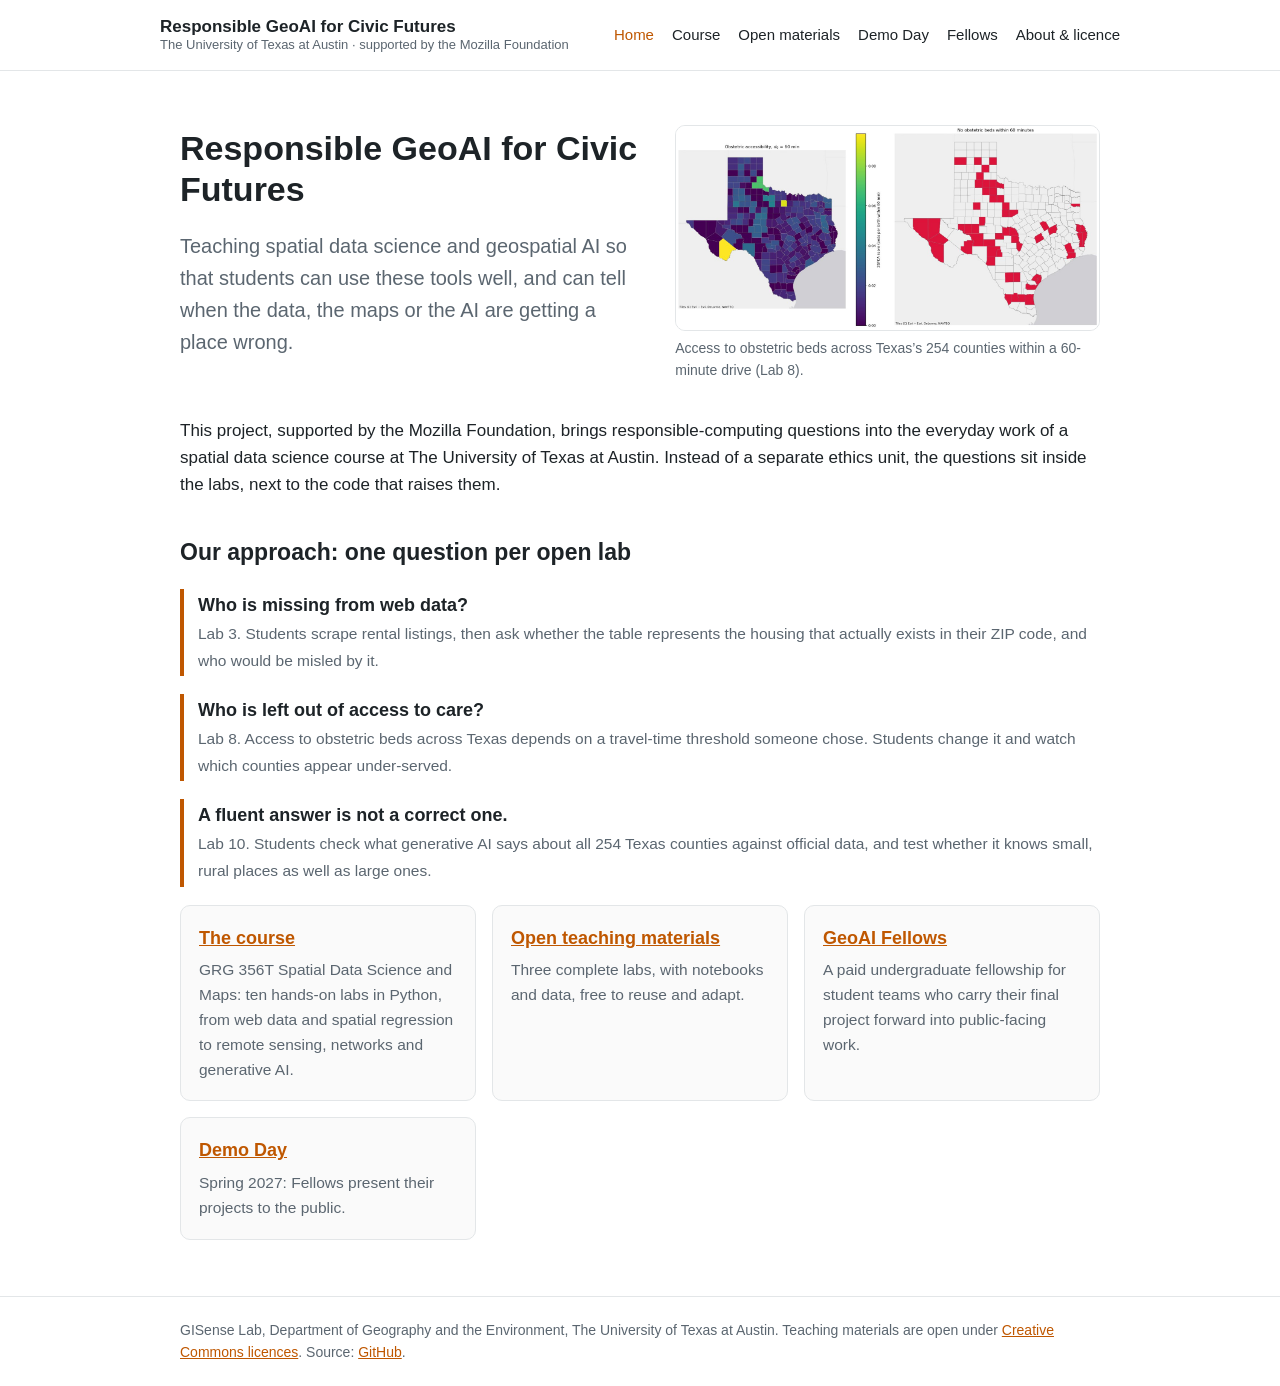
==== index.html @ 26cd6049 "Home: Lab 8 map as the lead figure; approach covers the three open labs only" ====
<!doctype html><html lang="en"><head><meta charset="utf-8"><meta name="viewport" content="width=device-width,initial-scale=1">
<title>Home | Responsible GeoAI for Civic Futures</title><link rel="stylesheet" href="assets/style.css"></head><body>
<header><div class="wrap top"><a class="brand" href="index.html">Responsible GeoAI for Civic Futures<small>The University of Texas at Austin &middot; supported by the Mozilla Foundation</small></a><nav><a href="index.html" class=on>Home</a><a href="course.html">Course</a><a href="materials.html">Open materials</a><a href="demo-day.html">Demo Day</a><a href="fellows.html">Fellows</a><a href="about.html">About &amp; licence</a></nav></div></header>
<main><div class="wrap">
<div class="hero"><div>
<h1>Responsible GeoAI for Civic Futures</h1>
<p class="lead">Teaching spatial data science and geospatial AI so that students can use these tools well, and can tell when the data, the maps or the AI are getting a place wrong.</p>
</div><figure><img src="assets/img/lab08_access.jpg" alt="Two maps of Texas counties: obstetric accessibility scores, and counties with no obstetric beds within 60 minutes"><figcaption>Access to obstetric beds across Texas&rsquo;s 254 counties within a 60-minute drive (Lab 8).</figcaption></figure></div>
<p>This project, supported by the Mozilla Foundation, brings responsible-computing questions into the everyday work of a spatial data science course at The University of Texas at Austin. Instead of a separate ethics unit, the questions sit inside the labs, next to the code that raises them.</p>
<h2>Our approach: one question per open lab</h2>
<div class="q"><b>Who is missing from web data?</b><span>Lab 3. Students scrape rental listings, then ask whether the table represents the housing that actually exists in their ZIP code, and who would be misled by it.</span></div>
<div class="q"><b>Who is left out of access to care?</b><span>Lab 8. Access to obstetric beds across Texas depends on a travel-time threshold someone chose. Students change it and watch which counties appear under-served.</span></div>
<div class="q"><b>A fluent answer is not a correct one.</b><span>Lab 10. Students check what generative AI says about all 254 Texas counties against official data, and test whether it knows small, rural places as well as large ones.</span></div>
<div class="grid">
<div class="card"><h3><a href="course.html">The course</a></h3><p>GRG 356T Spatial Data Science and Maps: ten hands-on labs in Python, from web data and spatial regression to remote sensing, networks and generative AI.</p></div>
<div class="card"><h3><a href="materials.html">Open teaching materials</a></h3><p>Three complete labs, with notebooks and data, free to reuse and adapt.</p></div>
<div class="card"><h3><a href="fellows.html">GeoAI Fellows</a></h3><p>A paid undergraduate fellowship for student teams who carry their final project forward into public-facing work.</p></div>
<div class="card"><h3><a href="demo-day.html">Demo Day</a></h3><p>Spring 2027: Fellows present their projects to the public.</p></div>
</div>
</div></main>
<footer><div class="wrap">GISense Lab, Department of Geography and the Environment, The University of Texas at Austin. Teaching materials are open under <a href="about.html">Creative Commons licences</a>. Source: <a href="https://github.com/GISense/responsible-geoai">GitHub</a>.</div></footer></body></html>
---- assets/style.css ----
:root{--ink:#1d2327;--muted:#5b6670;--line:#e3e6e8;--accent:#bf5700;--accent-soft:#fbeee4;--bg:#ffffff;--card:#fafafa}
@media (prefers-color-scheme:dark){:root{--ink:#e8eaec;--muted:#a7b0b7;--line:#2f3539;--accent:#f08a3e;--accent-soft:#3a2a1f;--bg:#15191c;--card:#1c2125}}
*{box-sizing:border-box}
body{margin:0;background:var(--bg);color:var(--ink);font:17px/1.6 -apple-system,BlinkMacSystemFont,"Segoe UI",Helvetica,Arial,sans-serif}
a{color:var(--accent)}
header{border-bottom:1px solid var(--line)}
.wrap{max-width:960px;margin:0 auto;padding:0 20px}
.top{display:flex;flex-wrap:wrap;align-items:center;justify-content:space-between;gap:12px;padding:16px 0}
.brand{font-weight:700;text-decoration:none;color:var(--ink);line-height:1.25}
.brand small{display:block;font-weight:400;color:var(--muted);font-size:13px}
nav a{margin-left:18px;text-decoration:none;color:var(--ink);font-size:15px}
nav a.on,nav a:hover{color:var(--accent)}
main{padding:36px 0 56px}
h1{font-size:34px;line-height:1.2;margin:0 0 12px}
h2{font-size:23px;margin:36px 0 10px}
h3{font-size:18px;margin:0 0 6px}
.lead{font-size:20px;color:var(--muted);max-width:760px}
.grid{display:grid;grid-template-columns:repeat(auto-fit,minmax(260px,1fr));gap:16px;margin-top:16px}
.card{background:var(--card);border:1px solid var(--line);border-radius:10px;padding:18px}
.card p{margin:6px 0 0;color:var(--muted);font-size:15.5px}
.facts{display:grid;grid-template-columns:repeat(auto-fit,minmax(180px,1fr));gap:12px;margin:18px 0}
.fact{border:1.5px solid var(--accent);background:var(--accent-soft);border-radius:10px;padding:14px;text-align:center}
.fact b{display:block;font-size:26px;color:var(--accent)}
.note{border-left:4px solid var(--accent);background:var(--accent-soft);padding:10px 14px;border-radius:4px;margin:16px 0}
table{border-collapse:collapse;width:100%;margin:12px 0;font-size:15.5px}
th,td{border-bottom:1px solid var(--line);padding:8px 6px;text-align:left;vertical-align:top}
.btn{display:inline-block;margin-top:10px;padding:7px 14px;border-radius:6px;background:var(--accent);color:#fff;text-decoration:none;font-size:15px}
footer{border-top:1px solid var(--line);color:var(--muted);font-size:14px;padding:22px 0}
@media (max-width:640px){nav a{margin:0 14px 0 0}h1{font-size:28px}}
figure{margin:18px 0}
figure img{width:100%;height:auto;border-radius:10px;border:1px solid var(--line);display:block}
figcaption{color:var(--muted);font-size:14px;margin-top:6px}
.hero{display:grid;grid-template-columns:1.1fr 1fr;gap:28px;align-items:center}
@media (max-width:760px){.hero{grid-template-columns:1fr}}
.q{border-left:4px solid var(--accent);padding:2px 0 2px 14px;margin:18px 0}
.q b{display:block;font-size:18px}
.q span{color:var(--muted);font-size:15.5px}
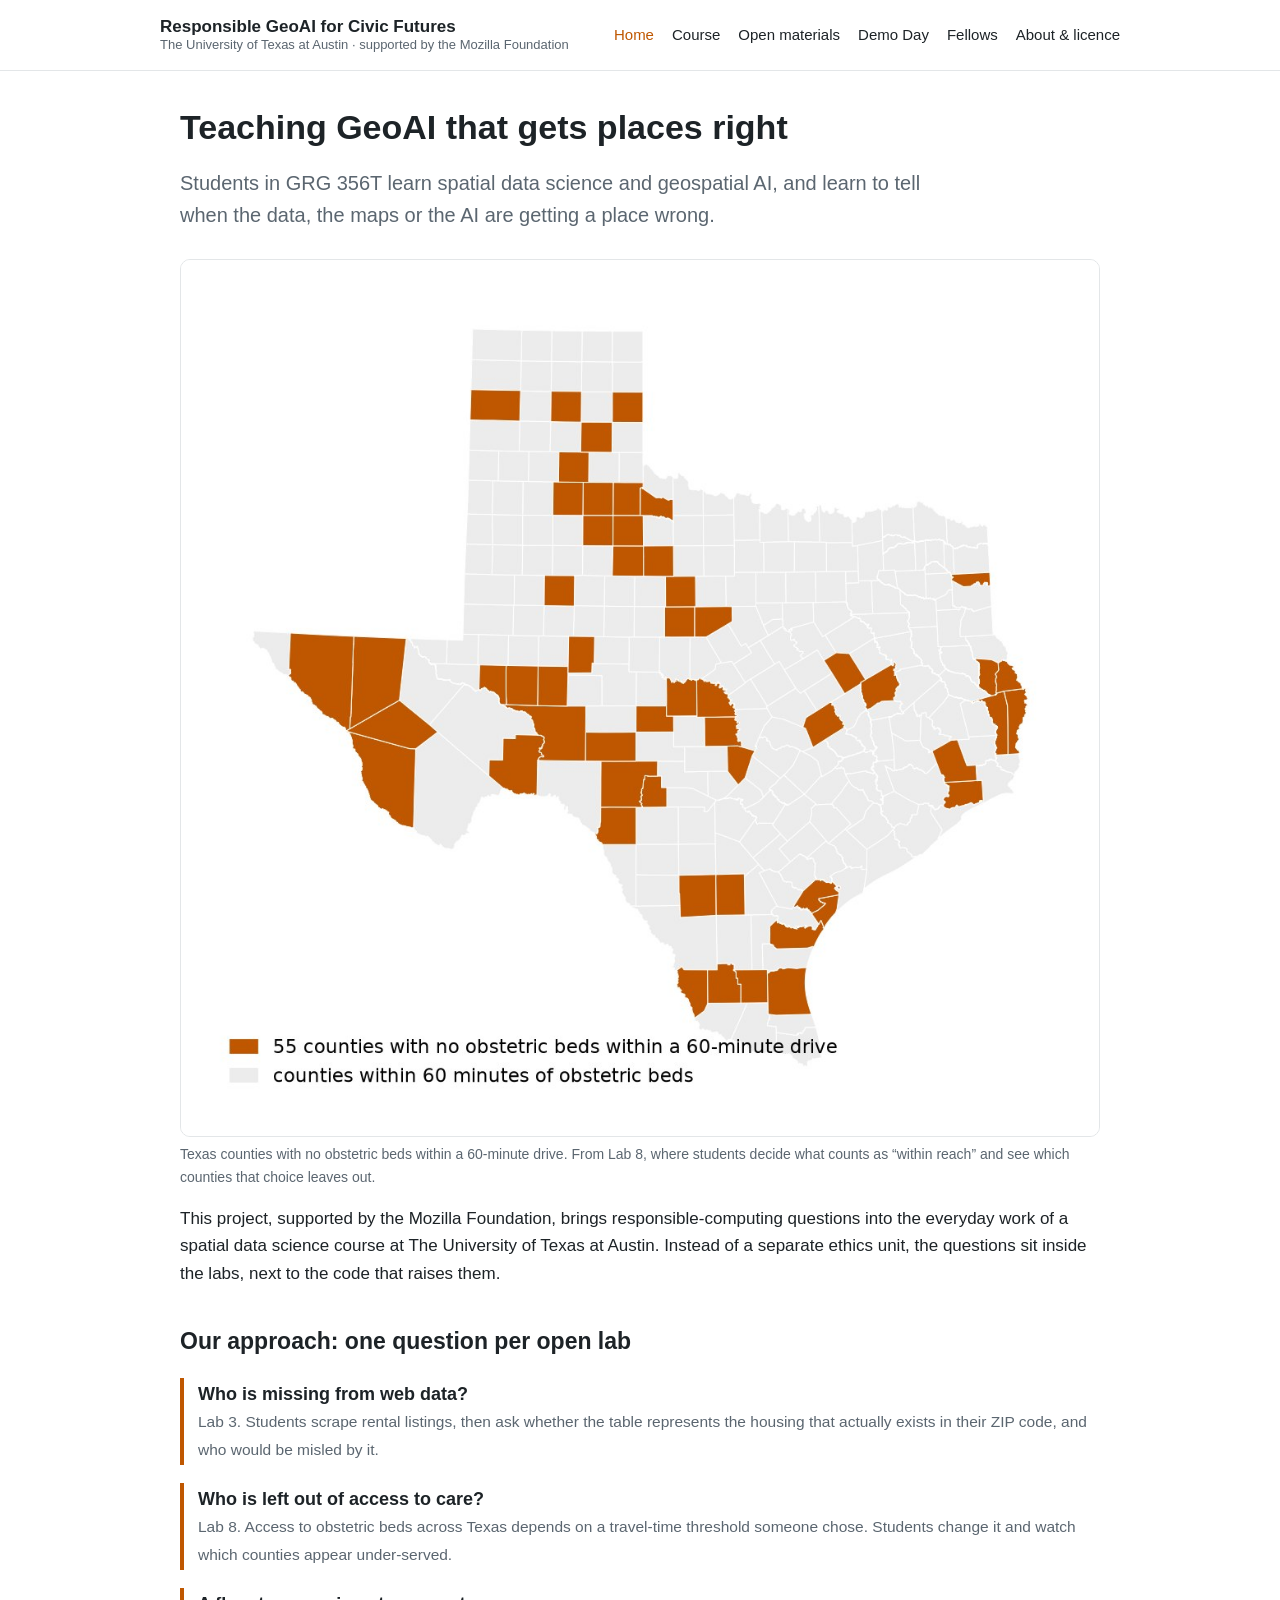
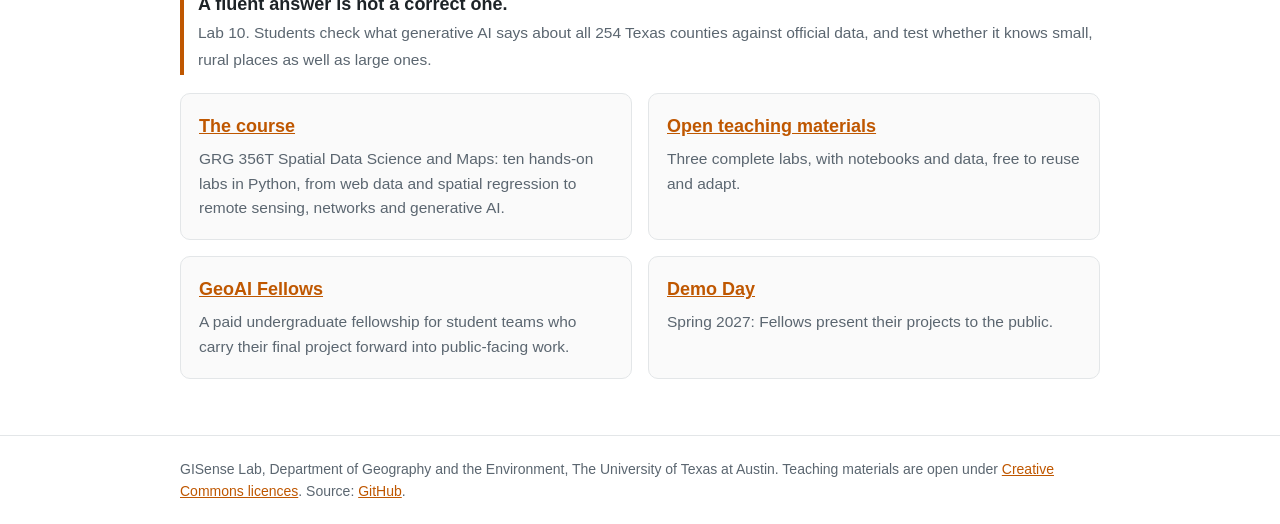
==== commit 40f53915: "Home: clean single-panel Lab 8 map, statement headline, balanced 2x2 cards - Hero figure re-rendered" ====
--- a/index.html
+++ b/index.html
@@ -2,10 +2,10 @@
 <title>Home | Responsible GeoAI for Civic Futures</title><link rel="stylesheet" href="assets/style.css"></head><body>
 <header><div class="wrap top"><a class="brand" href="index.html">Responsible GeoAI for Civic Futures<small>The University of Texas at Austin &middot; supported by the Mozilla Foundation</small></a><nav><a href="index.html" class=on>Home</a><a href="course.html">Course</a><a href="materials.html">Open materials</a><a href="demo-day.html">Demo Day</a><a href="fellows.html">Fellows</a><a href="about.html">About &amp; licence</a></nav></div></header>
 <main><div class="wrap">
-<div class="hero"><div>
-<h1>Responsible GeoAI for Civic Futures</h1>
-<p class="lead">Teaching spatial data science and geospatial AI so that students can use these tools well, and can tell when the data, the maps or the AI are getting a place wrong.</p>
-</div><figure><img src="assets/img/lab08_access.jpg" alt="Two maps of Texas counties: obstetric accessibility scores, and counties with no obstetric beds within 60 minutes"><figcaption>Access to obstetric beds across Texas&rsquo;s 254 counties within a 60-minute drive (Lab 8).</figcaption></figure></div>
+<div class="hero">
+<h1>Teaching GeoAI that gets places right</h1>
+<p class="lead">Students in GRG 356T learn spatial data science and geospatial AI, and learn to tell when the data, the maps or the AI are getting a place wrong.</p>
+<figure><img src="assets/img/lab08_access.jpg" alt="Map of Texas counties highlighting those with no obstetric beds within a 60-minute drive"><figcaption>Texas counties with no obstetric beds within a 60-minute drive. From Lab 8, where students decide what counts as &ldquo;within reach&rdquo; and see which counties that choice leaves out.</figcaption></figure></div>
 <p>This project, supported by the Mozilla Foundation, brings responsible-computing questions into the everyday work of a spatial data science course at The University of Texas at Austin. Instead of a separate ethics unit, the questions sit inside the labs, next to the code that raises them.</p>
 <h2>Our approach: one question per open lab</h2>
 <div class="q"><b>Who is missing from web data?</b><span>Lab 3. Students scrape rental listings, then ask whether the table represents the housing that actually exists in their ZIP code, and who would be misled by it.</span></div>
--- a/assets/style.css
+++ b/assets/style.css
@@ -15,7 +15,8 @@
 h2{font-size:23px;margin:36px 0 10px}
 h3{font-size:18px;margin:0 0 6px}
 .lead{font-size:20px;color:var(--muted);max-width:760px}
-.grid{display:grid;grid-template-columns:repeat(auto-fit,minmax(260px,1fr));gap:16px;margin-top:16px}
+.grid{display:grid;grid-template-columns:1fr 1fr;gap:16px;margin-top:16px}
+@media (max-width:640px){.grid{grid-template-columns:1fr}}
 .card{background:var(--card);border:1px solid var(--line);border-radius:10px;padding:18px}
 .card p{margin:6px 0 0;color:var(--muted);font-size:15.5px}
 .facts{display:grid;grid-template-columns:repeat(auto-fit,minmax(180px,1fr));gap:12px;margin:18px 0}
@@ -30,8 +31,10 @@
 figure{margin:18px 0}
 figure img{width:100%;height:auto;border-radius:10px;border:1px solid var(--line);display:block}
 figcaption{color:var(--muted);font-size:14px;margin-top:6px}
-.hero{display:grid;grid-template-columns:1.1fr 1fr;gap:28px;align-items:center}
-@media (max-width:760px){.hero{grid-template-columns:1fr}}
 .q{border-left:4px solid var(--accent);padding:2px 0 2px 14px;margin:18px 0}
 .q b{display:block;font-size:18px}
 .q span{color:var(--muted);font-size:15.5px}
+
+.hero figure{margin:28px 0 0}
+h1,h2,h3,p,li,figure,table,.note,.q,.card,.facts{max-width:100%}
+img{max-width:100%}
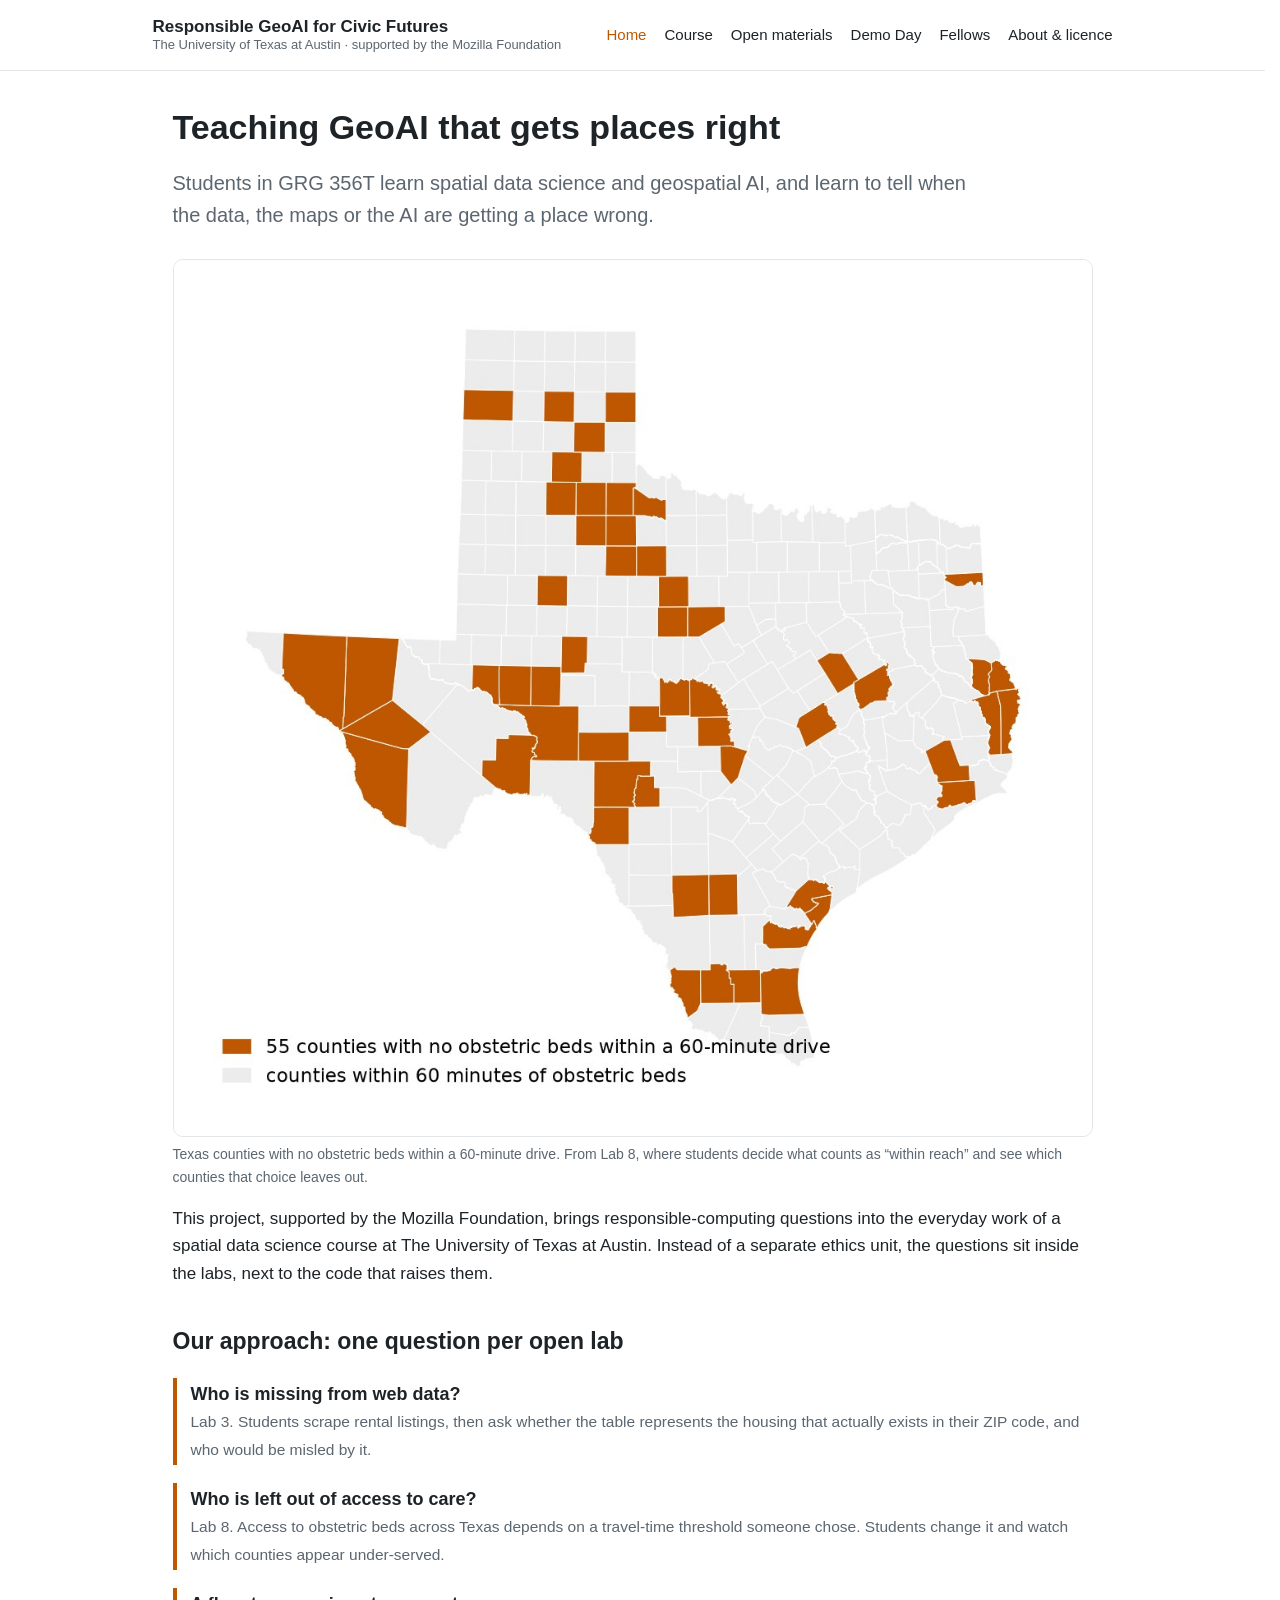
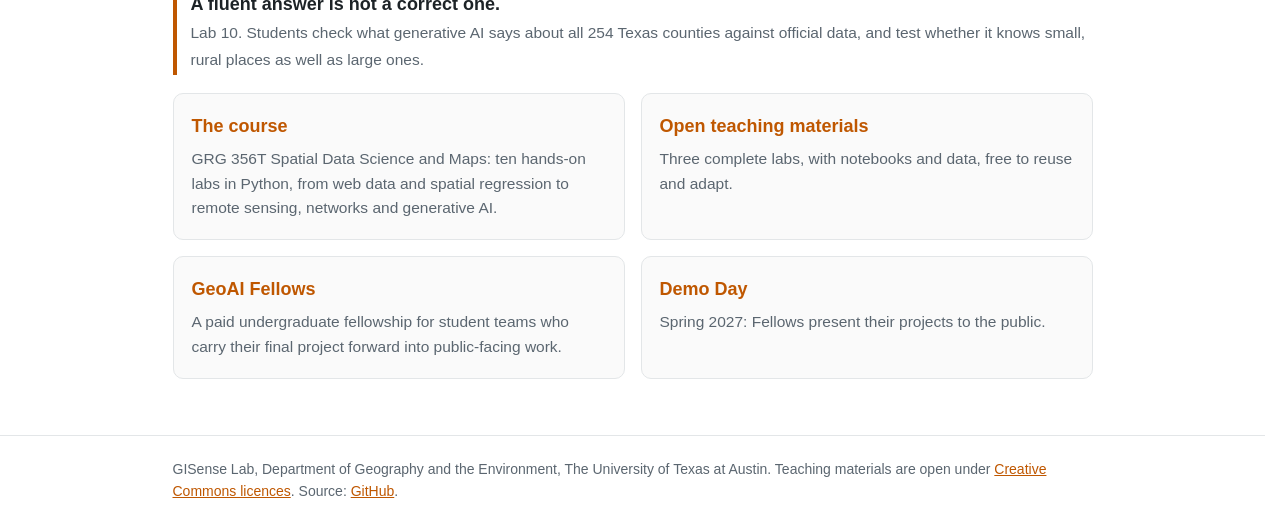
==== commit 398b09e3: "Consistent layout across pages: stable scrollbar gutter, footer pinned, nav spacing - html{scrollbar" ====
--- a/index.html
+++ b/index.html
@@ -1,11 +1,11 @@
 <!doctype html><html lang="en"><head><meta charset="utf-8"><meta name="viewport" content="width=device-width,initial-scale=1">
-<title>Home | Responsible GeoAI for Civic Futures</title><link rel="stylesheet" href="assets/style.css"></head><body>
+<title>Home | Responsible GeoAI for Civic Futures</title><link rel="stylesheet" href="assets/style.css?v=20261021f"></head><body>
 <header><div class="wrap top"><a class="brand" href="index.html">Responsible GeoAI for Civic Futures<small>The University of Texas at Austin &middot; supported by the Mozilla Foundation</small></a><nav><a href="index.html" class=on>Home</a><a href="course.html">Course</a><a href="materials.html">Open materials</a><a href="demo-day.html">Demo Day</a><a href="fellows.html">Fellows</a><a href="about.html">About &amp; licence</a></nav></div></header>
 <main><div class="wrap">
 <div class="hero">
 <h1>Teaching GeoAI that gets places right</h1>
 <p class="lead">Students in GRG 356T learn spatial data science and geospatial AI, and learn to tell when the data, the maps or the AI are getting a place wrong.</p>
-<figure><img src="assets/img/lab08_access.jpg" alt="Map of Texas counties highlighting those with no obstetric beds within a 60-minute drive"><figcaption>Texas counties with no obstetric beds within a 60-minute drive. From Lab 8, where students decide what counts as &ldquo;within reach&rdquo; and see which counties that choice leaves out.</figcaption></figure></div>
+<figure><img src="assets/img/lab08_no_obstetric_beds_60min.jpg?v=20261021f" alt="Map of Texas counties highlighting those with no obstetric beds within a 60-minute drive"><figcaption>Texas counties with no obstetric beds within a 60-minute drive. From Lab 8, where students decide what counts as &ldquo;within reach&rdquo; and see which counties that choice leaves out.</figcaption></figure></div>
 <p>This project, supported by the Mozilla Foundation, brings responsible-computing questions into the everyday work of a spatial data science course at The University of Texas at Austin. Instead of a separate ethics unit, the questions sit inside the labs, next to the code that raises them.</p>
 <h2>Our approach: one question per open lab</h2>
 <div class="q"><b>Who is missing from web data?</b><span>Lab 3. Students scrape rental listings, then ask whether the table represents the housing that actually exists in their ZIP code, and who would be misled by it.</span></div>
--- a/assets/style.css
+++ b/assets/style.css
@@ -1,23 +1,28 @@
 :root{--ink:#1d2327;--muted:#5b6670;--line:#e3e6e8;--accent:#bf5700;--accent-soft:#fbeee4;--bg:#ffffff;--card:#fafafa}
 @media (prefers-color-scheme:dark){:root{--ink:#e8eaec;--muted:#a7b0b7;--line:#2f3539;--accent:#f08a3e;--accent-soft:#3a2a1f;--bg:#15191c;--card:#1c2125}}
 *{box-sizing:border-box}
-body{margin:0;background:var(--bg);color:var(--ink);font:17px/1.6 -apple-system,BlinkMacSystemFont,"Segoe UI",Helvetica,Arial,sans-serif}
+html{scrollbar-gutter:stable;overflow-y:scroll}
+body{margin:0;min-height:100vh;display:flex;flex-direction:column;background:var(--bg);color:var(--ink);font:17px/1.6 -apple-system,BlinkMacSystemFont,"Segoe UI",Helvetica,Arial,sans-serif}
+main{flex:1}
 a{color:var(--accent)}
 header{border-bottom:1px solid var(--line)}
 .wrap{max-width:960px;margin:0 auto;padding:0 20px}
 .top{display:flex;flex-wrap:wrap;align-items:center;justify-content:space-between;gap:12px;padding:16px 0}
 .brand{font-weight:700;text-decoration:none;color:var(--ink);line-height:1.25}
 .brand small{display:block;font-weight:400;color:var(--muted);font-size:13px}
-nav a{margin-left:18px;text-decoration:none;color:var(--ink);font-size:15px}
+nav{display:flex;flex-wrap:wrap;gap:18px}
+nav a{text-decoration:none;color:var(--ink);font-size:15px}
 nav a.on,nav a:hover{color:var(--accent)}
 main{padding:36px 0 56px}
 h1{font-size:34px;line-height:1.2;margin:0 0 12px}
 h2{font-size:23px;margin:36px 0 10px}
 h3{font-size:18px;margin:0 0 6px}
-.lead{font-size:20px;color:var(--muted);max-width:760px}
+.lead{font-size:20px;color:var(--muted);max-width:820px}
 .grid{display:grid;grid-template-columns:1fr 1fr;gap:16px;margin-top:16px}
 @media (max-width:640px){.grid{grid-template-columns:1fr}}
 .card{background:var(--card);border:1px solid var(--line);border-radius:10px;padding:18px}
+.card h3 a{text-decoration:none}
+.card h3 a:hover{text-decoration:underline}
 .card p{margin:6px 0 0;color:var(--muted);font-size:15.5px}
 .facts{display:grid;grid-template-columns:repeat(auto-fit,minmax(180px,1fr));gap:12px;margin:18px 0}
 .fact{border:1.5px solid var(--accent);background:var(--accent-soft);border-radius:10px;padding:14px;text-align:center}
@@ -27,14 +32,14 @@
 th,td{border-bottom:1px solid var(--line);padding:8px 6px;text-align:left;vertical-align:top}
 .btn{display:inline-block;margin-top:10px;padding:7px 14px;border-radius:6px;background:var(--accent);color:#fff;text-decoration:none;font-size:15px}
 footer{border-top:1px solid var(--line);color:var(--muted);font-size:14px;padding:22px 0}
-@media (max-width:640px){nav a{margin:0 14px 0 0}h1{font-size:28px}}
-figure{margin:18px 0}
+@media (max-width:640px){nav{gap:14px}h1{font-size:28px}}
+figure{margin:18px 0;max-width:760px}
 figure img{width:100%;height:auto;border-radius:10px;border:1px solid var(--line);display:block}
 figcaption{color:var(--muted);font-size:14px;margin-top:6px}
 .q{border-left:4px solid var(--accent);padding:2px 0 2px 14px;margin:18px 0}
 .q b{display:block;font-size:18px}
 .q span{color:var(--muted);font-size:15.5px}
 
-.hero figure{margin:28px 0 0}
+.hero figure{margin:28px 0 0;max-width:100%}
 h1,h2,h3,p,li,figure,table,.note,.q,.card,.facts{max-width:100%}
 img{max-width:100%}
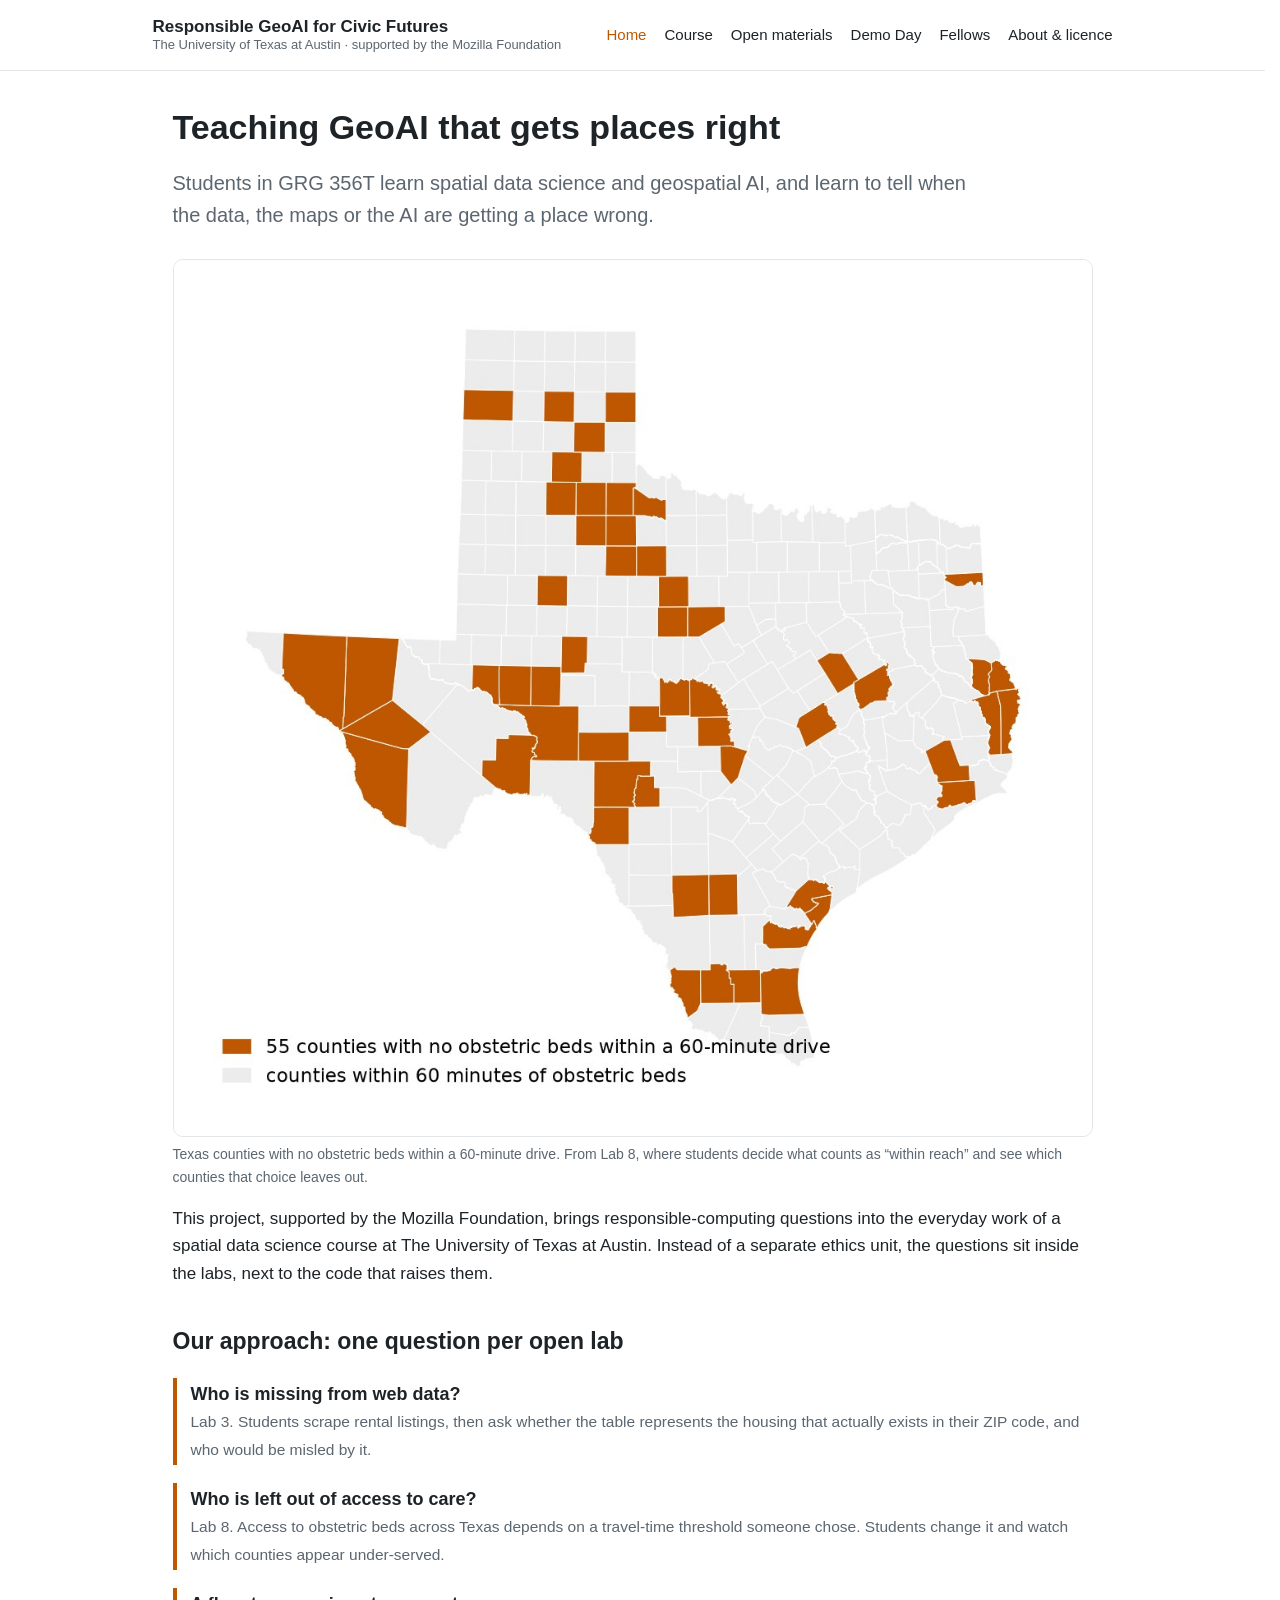
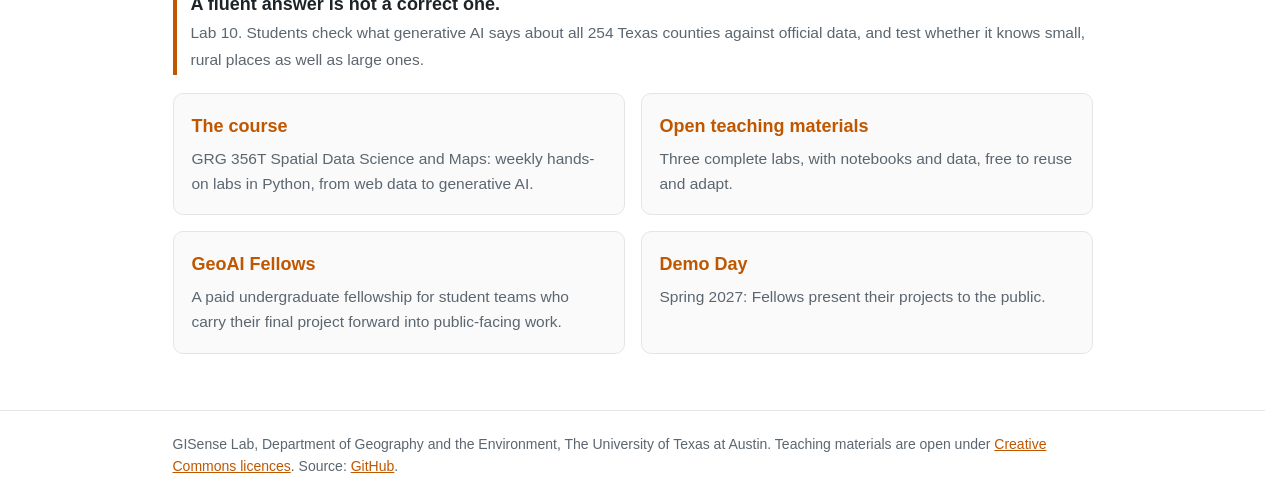
==== commit b2b47fbc: "Course page: trim to a short course description (no grading, textbooks or lab list) Per Kang (Oct 22" ====
--- a/index.html
+++ b/index.html
@@ -12,7 +12,7 @@
 <div class="q"><b>Who is left out of access to care?</b><span>Lab 8. Access to obstetric beds across Texas depends on a travel-time threshold someone chose. Students change it and watch which counties appear under-served.</span></div>
 <div class="q"><b>A fluent answer is not a correct one.</b><span>Lab 10. Students check what generative AI says about all 254 Texas counties against official data, and test whether it knows small, rural places as well as large ones.</span></div>
 <div class="grid">
-<div class="card"><h3><a href="course.html">The course</a></h3><p>GRG 356T Spatial Data Science and Maps: ten hands-on labs in Python, from web data and spatial regression to remote sensing, networks and generative AI.</p></div>
+<div class="card"><h3><a href="course.html">The course</a></h3><p>GRG 356T Spatial Data Science and Maps: weekly hands-on labs in Python, from web data to generative AI.</p></div>
 <div class="card"><h3><a href="materials.html">Open teaching materials</a></h3><p>Three complete labs, with notebooks and data, free to reuse and adapt.</p></div>
 <div class="card"><h3><a href="fellows.html">GeoAI Fellows</a></h3><p>A paid undergraduate fellowship for student teams who carry their final project forward into public-facing work.</p></div>
 <div class="card"><h3><a href="demo-day.html">Demo Day</a></h3><p>Spring 2027: Fellows present their projects to the public.</p></div>
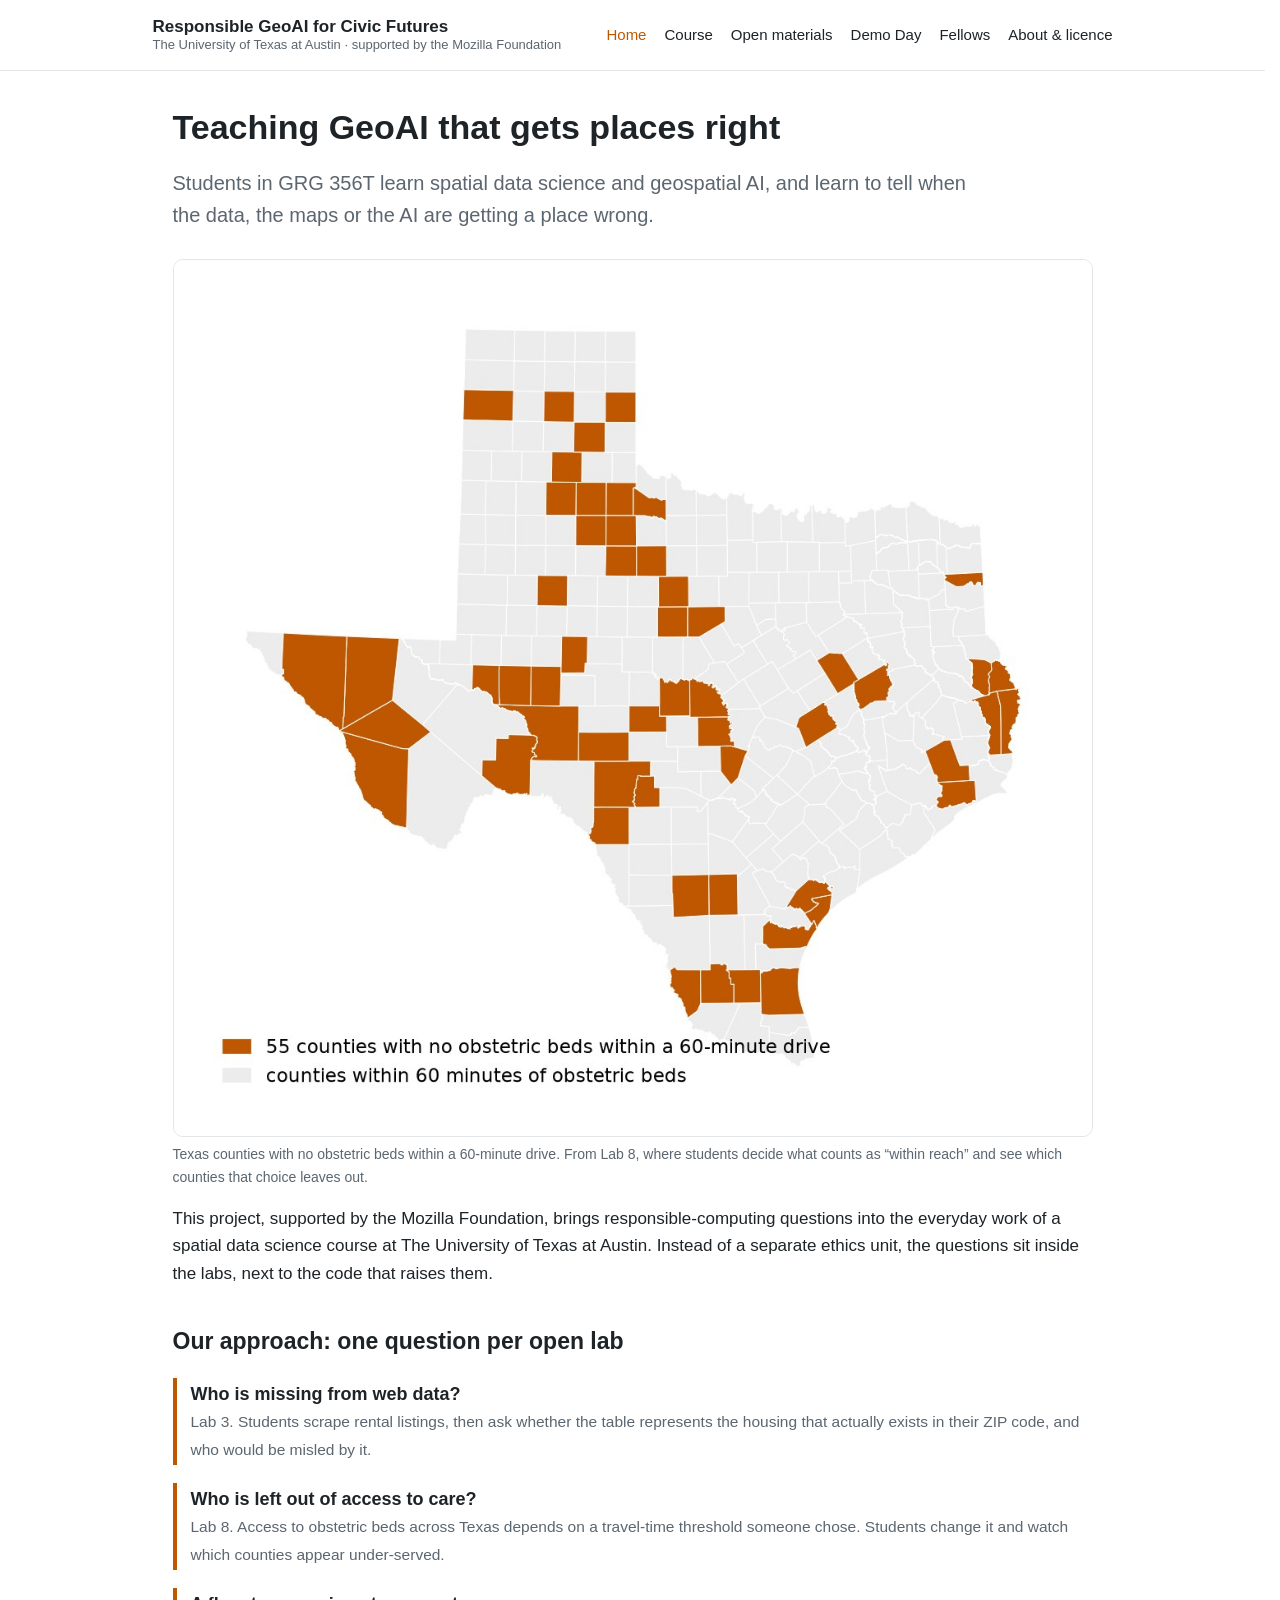
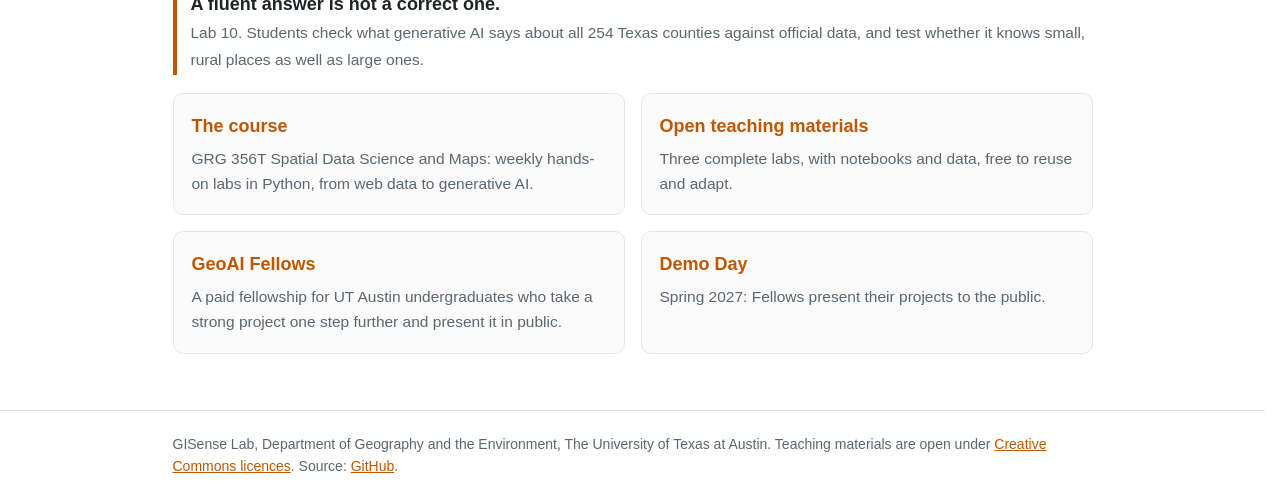
==== commit dbda55b9: "Fellows page: eligibility, application prompts, selection criteria and timeline Built from Kang's re" ====
--- a/index.html
+++ b/index.html
@@ -14,7 +14,7 @@
 <div class="grid">
 <div class="card"><h3><a href="course.html">The course</a></h3><p>GRG 356T Spatial Data Science and Maps: weekly hands-on labs in Python, from web data to generative AI.</p></div>
 <div class="card"><h3><a href="materials.html">Open teaching materials</a></h3><p>Three complete labs, with notebooks and data, free to reuse and adapt.</p></div>
-<div class="card"><h3><a href="fellows.html">GeoAI Fellows</a></h3><p>A paid undergraduate fellowship for student teams who carry their final project forward into public-facing work.</p></div>
+<div class="card"><h3><a href="fellows.html">GeoAI Fellows</a></h3><p>A paid fellowship for UT Austin undergraduates who take a strong project one step further and present it in public.</p></div>
 <div class="card"><h3><a href="demo-day.html">Demo Day</a></h3><p>Spring 2027: Fellows present their projects to the public.</p></div>
 </div>
 </div></main>
